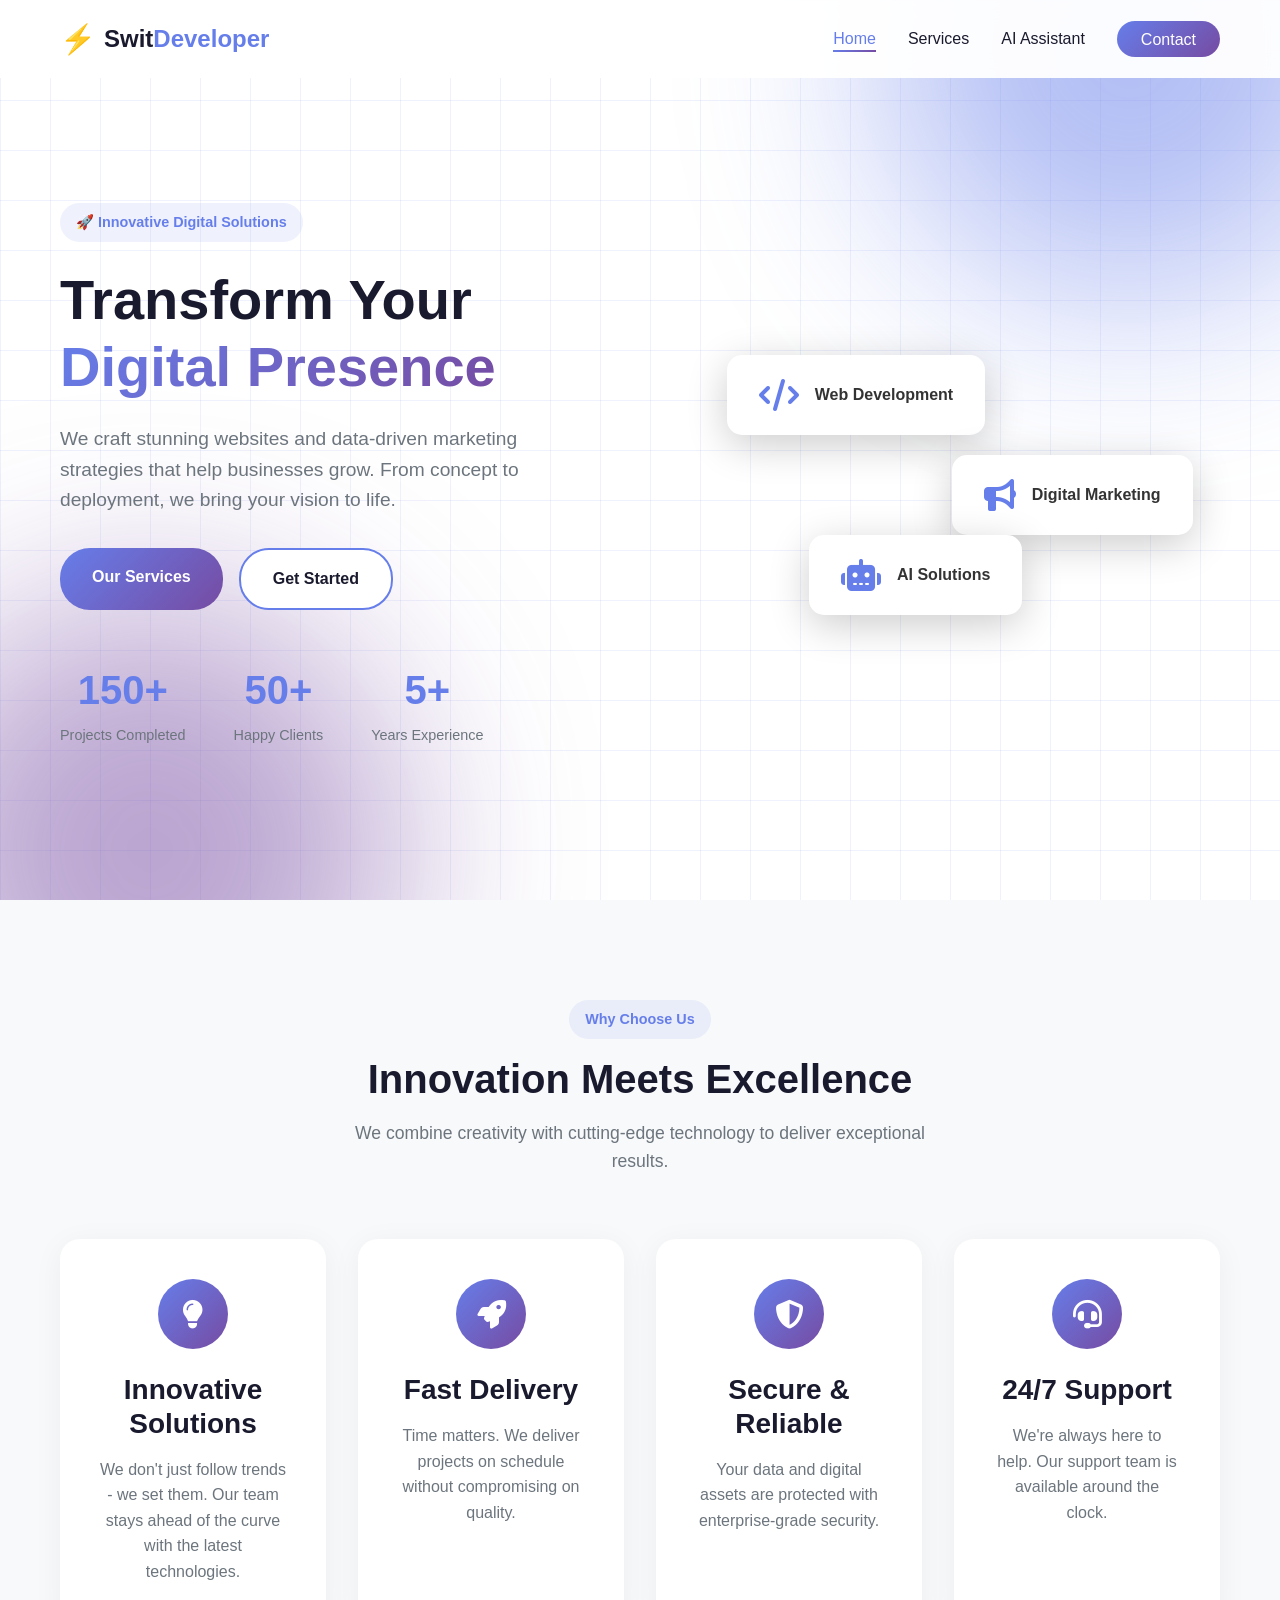
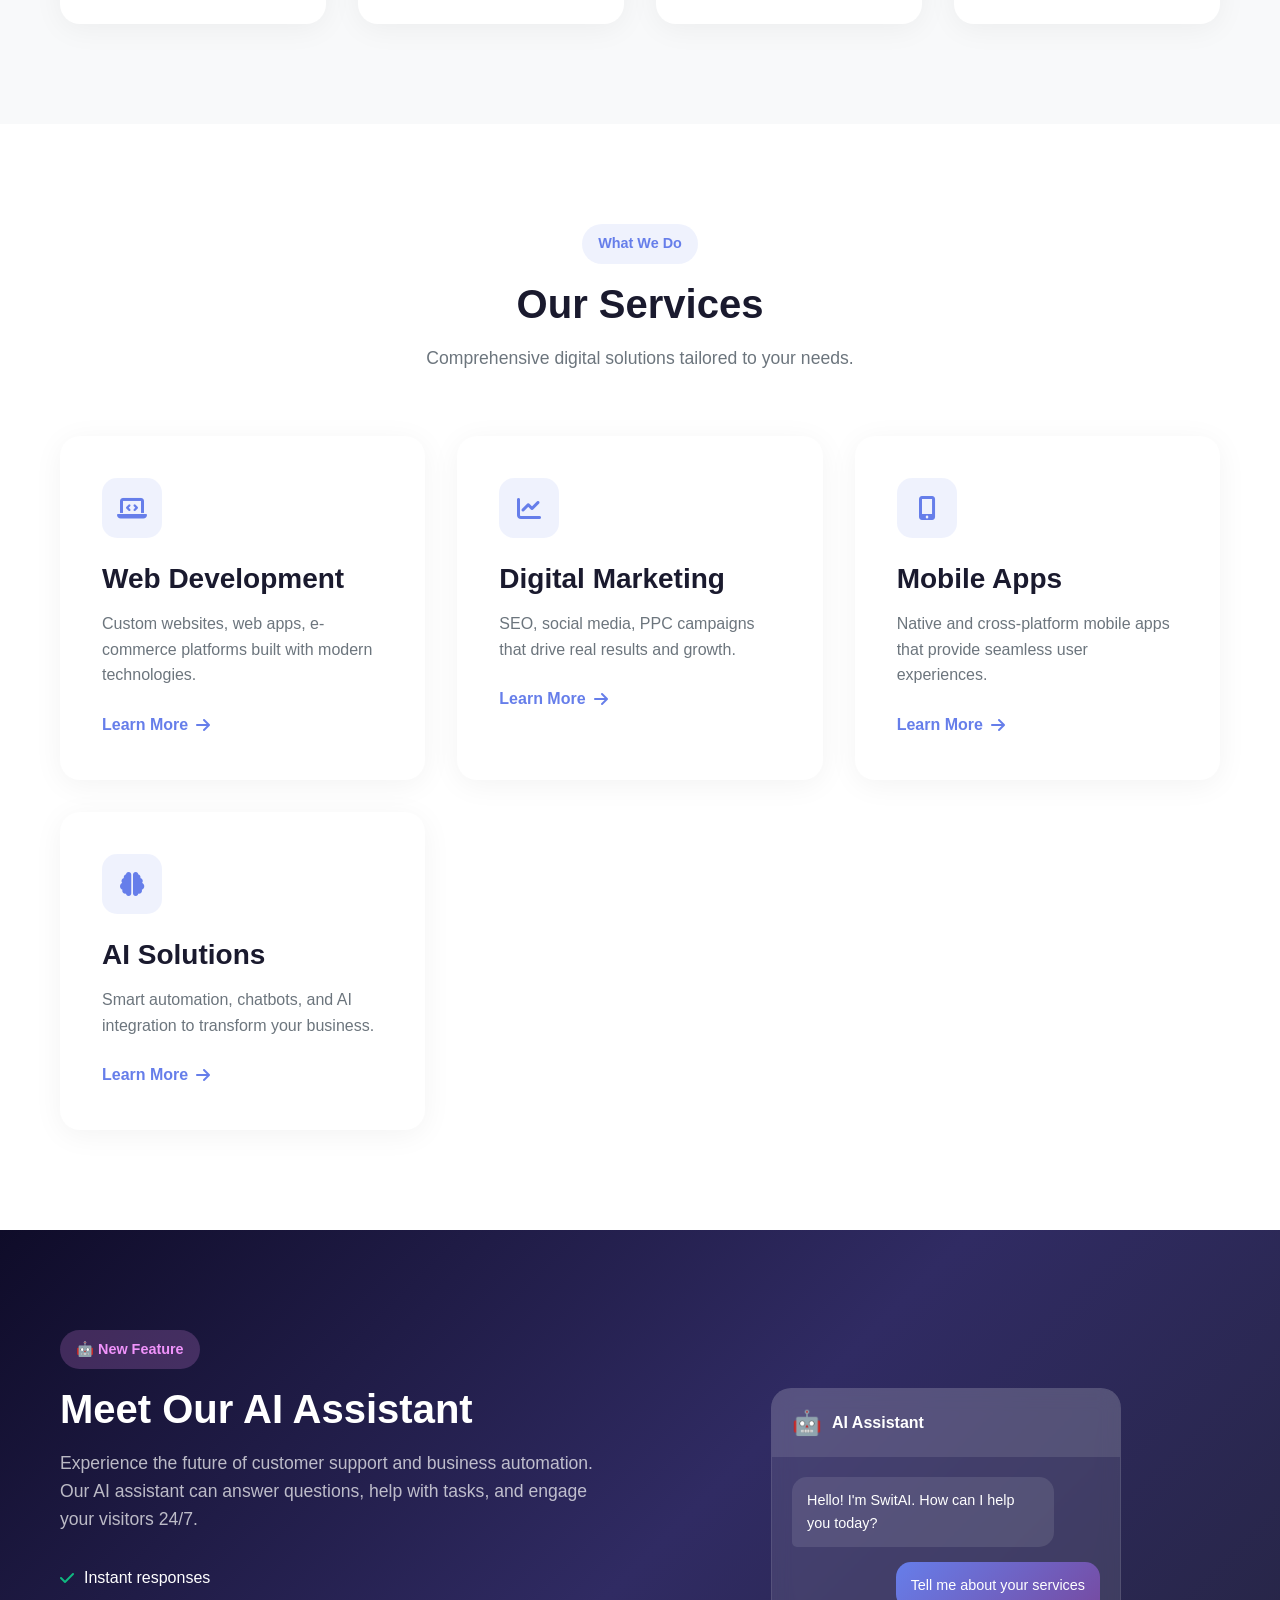
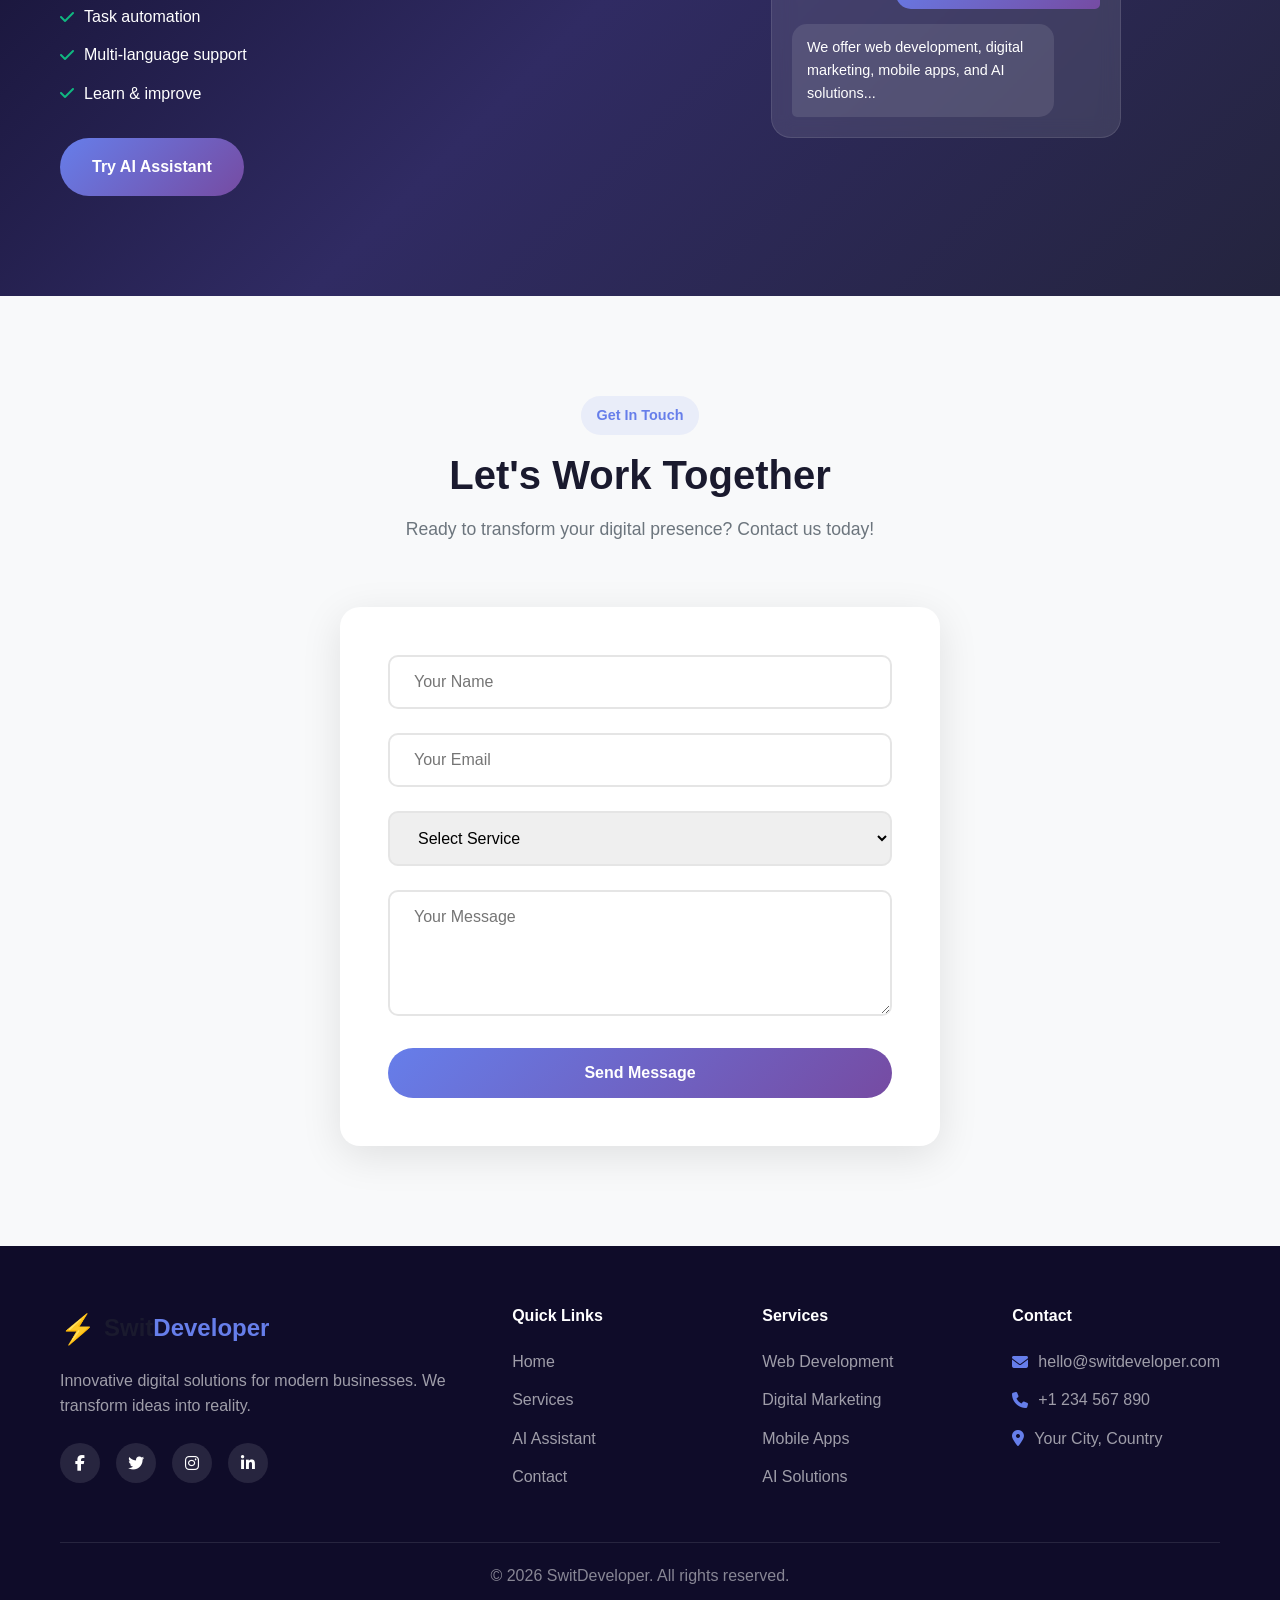
==== index.html @ 954e36c5 "Initial SwitDeveloper website with AI Assistant" ====
<!DOCTYPE html>
<html lang="en">
<head>
    <meta charset="UTF-8">
    <meta name="viewport" content="width=device-width, initial-scale=1.0">
    <title>SwitDeveloper | Innovative Digital Solutions</title>
    <link rel="stylesheet" href="styles.css">
    <link rel="stylesheet" href="https://cdnjs.cloudflare.com/ajax/libs/font-awesome/6.4.0/css/all.min.css">
</head>
<body>
    <!-- Navigation -->
    <nav class="navbar">
        <div class="container">
            <a href="index.html" class="logo">
                <span class="logo-icon">⚡</span>
                <span class="logo-text">Swit<span>Developer</span></span>
            </a>
            <ul class="nav-links">
                <li><a href="index.html" class="active">Home</a></li>
                <li><a href="services.html">Services</a></li>
                <li><a href="ai.html">AI Assistant</a></li>
                <li><a href="#contact" class="btn-nav">Contact</a></li>
            </ul>
            <div class="menu-toggle">
                <i class="fas fa-bars"></i>
            </div>
        </div>
    </nav>

    <!-- Hero Section -->
    <header class="hero">
        <div class="hero-background">
            <div class="grid-pattern"></div>
            <div class="glow glow-1"></div>
            <div class="glow glow-2"></div>
        </div>
        <div class="container">
            <div class="hero-content">
                <span class="badge">🚀 Innovative Digital Solutions</span>
                <h1>Transform Your <span class="highlight">Digital Presence</span></h1>
                <p>We craft stunning websites and data-driven marketing strategies that help businesses grow. From concept to deployment, we bring your vision to life.</p>
                <div class="hero-buttons">
                    <a href="services.html" class="btn btn-primary">Our Services</a>
                    <a href="#contact" class="btn btn-secondary">Get Started</a>
                </div>
                <div class="hero-stats">
                    <div class="stat">
                        <span class="stat-number">150+</span>
                        <span class="stat-label">Projects Completed</span>
                    </div>
                    <div class="stat">
                        <span class="stat-number">50+</span>
                        <span class="stat-label">Happy Clients</span>
                    </div>
                    <div class="stat">
                        <span class="stat-number">5+</span>
                        <span class="stat-label">Years Experience</span>
                    </div>
                </div>
            </div>
            <div class="hero-visual">
                <div class="floating-card card-1">
                    <i class="fas fa-code"></i>
                    <span>Web Development</span>
                </div>
                <div class="floating-card card-2">
                    <i class="fas fa-bullhorn"></i>
                    <span>Digital Marketing</span>
                </div>
                <div class="floating-card card-3">
                    <i class="fas fa-robot"></i>
                    <span>AI Solutions</span>
                </div>
            </div>
        </div>
    </header>

    <!-- Features Section -->
    <section class="features">
        <div class="container">
            <div class="section-header">
                <span class="section-badge">Why Choose Us</span>
                <h2>Innovation Meets Excellence</h2>
                <p>We combine creativity with cutting-edge technology to deliver exceptional results.</p>
            </div>
            <div class="features-grid">
                <div class="feature-card">
                    <div class="feature-icon">
                        <i class="fas fa-lightbulb"></i>
                    </div>
                    <h3>Innovative Solutions</h3>
                    <p>We don't just follow trends - we set them. Our team stays ahead of the curve with the latest technologies.</p>
                </div>
                <div class="feature-card">
                    <div class="feature-icon">
                        <i class="fas fa-rocket"></i>
                    </div>
                    <h3>Fast Delivery</h3>
                    <p>Time matters. We deliver projects on schedule without compromising on quality.</p>
                </div>
                <div class="feature-card">
                    <div class="feature-icon">
                        <i class="fas fa-shield-alt"></i>
                    </div>
                    <h3>Secure & Reliable</h3>
                    <p>Your data and digital assets are protected with enterprise-grade security.</p>
                </div>
                <div class="feature-card">
                    <div class="feature-icon">
                        <i class="fas fa-headset"></i>
                    </div>
                    <h3>24/7 Support</h3>
                    <p>We're always here to help. Our support team is available around the clock.</p>
                </div>
            </div>
        </div>
    </section>

    <!-- Services Preview -->
    <section class="services-preview">
        <div class="container">
            <div class="section-header">
                <span class="section-badge">What We Do</span>
                <h2>Our Services</h2>
                <p>Comprehensive digital solutions tailored to your needs.</p>
            </div>
            <div class="services-grid">
                <div class="service-card">
                    <div class="service-icon">
                        <i class="fas fa-laptop-code"></i>
                    </div>
                    <h3>Web Development</h3>
                    <p>Custom websites, web apps, e-commerce platforms built with modern technologies.</p>
                    <a href="services.html" class="learn-more">Learn More <i class="fas fa-arrow-right"></i></a>
                </div>
                <div class="service-card">
                    <div class="service-icon">
                        <i class="fas fa-chart-line"></i>
                    </div>
                    <h3>Digital Marketing</h3>
                    <p>SEO, social media, PPC campaigns that drive real results and growth.</p>
                    <a href="services.html" class="learn-more">Learn More <i class="fas fa-arrow-right"></i></a>
                </div>
                <div class="service-card">
                    <div class="service-icon">
                        <i class="fas fa-mobile-alt"></i>
                    </div>
                    <h3>Mobile Apps</h3>
                    <p>Native and cross-platform mobile apps that provide seamless user experiences.</p>
                    <a href="services.html" class="learn-more">Learn More <i class="fas fa-arrow-right"></i></a>
                </div>
                <div class="service-card">
                    <div class="service-icon">
                        <i class="fas fa-brain"></i>
                    </div>
                    <h3>AI Solutions</h3>
                    <p>Smart automation, chatbots, and AI integration to transform your business.</p>
                    <a href="services.html" class="learn-more">Learn More <i class="fas fa-arrow-right"></i></a>
                </div>
            </div>
        </div>
    </section>

    <!-- AI Preview Section -->
    <section class="ai-preview">
        <div class="container">
            <div class="ai-content">
                <div class="ai-text">
                    <span class="section-badge">🤖 New Feature</span>
                    <h2>Meet Our AI Assistant</h2>
                    <p>Experience the future of customer support and business automation. Our AI assistant can answer questions, help with tasks, and engage your visitors 24/7.</p>
                    <ul class="ai-features">
                        <li><i class="fas fa-check"></i> Instant responses</li>
                        <li><i class="fas fa-check"></i> Task automation</li>
                        <li><i class="fas fa-check"></i> Multi-language support</li>
                        <li><i class="fas fa-check"></i> Learn & improve</li>
                    </ul>
                    <a href="ai.html" class="btn btn-primary">Try AI Assistant</a>
                </div>
                <div class="ai-demo">
                    <div class="chat-preview">
                        <div class="chat-header">
                            <span class="chat-avatar">🤖</span>
                            <span>AI Assistant</span>
                        </div>
                        <div class="chat-messages">
                            <div class="message bot">
                                <p>Hello! I'm SwitAI. How can I help you today?</p>
                            </div>
                            <div class="message user">
                                <p>Tell me about your services</p>
                            </div>
                            <div class="message bot">
                                <p>We offer web development, digital marketing, mobile apps, and AI solutions...</p>
                            </div>
                        </div>
                    </div>
                </div>
            </div>
        </div>
    </section>

    <!-- Contact Section -->
    <section id="contact" class="contact">
        <div class="container">
            <div class="section-header">
                <span class="section-badge">Get In Touch</span>
                <h2>Let's Work Together</h2>
                <p>Ready to transform your digital presence? Contact us today!</p>
            </div>
            <form class="contact-form">
                <div class="form-group">
                    <input type="text" placeholder="Your Name" required>
                </div>
                <div class="form-group">
                    <input type="email" placeholder="Your Email" required>
                </div>
                <div class="form-group">
                    <select>
                        <option>Select Service</option>
                        <option>Web Development</option>
                        <option>Digital Marketing</option>
                        <option>Mobile App</option>
                        <option>AI Solutions</option>
                        <option>Other</option>
                    </select>
                </div>
                <div class="form-group">
                    <textarea placeholder="Your Message" rows="5" required></textarea>
                </div>
                <button type="submit" class="btn btn-primary">Send Message</button>
            </form>
        </div>
    </section>

    <!-- Footer -->
    <footer>
        <div class="container">
            <div class="footer-content">
                <div class="footer-brand">
                    <a href="index.html" class="logo">
                        <span class="logo-icon">⚡</span>
                        <span class="logo-text">Swit<span>Developer</span></span>
                    </a>
                    <p>Innovative digital solutions for modern businesses. We transform ideas into reality.</p>
                    <div class="social-links">
                        <a href="#"><i class="fab fa-facebook-f"></i></a>
                        <a href="#"><i class="fab fa-twitter"></i></a>
                        <a href="#"><i class="fab fa-instagram"></i></a>
                        <a href="#"><i class="fab fa-linkedin-in"></i></a>
                    </div>
                </div>
                <div class="footer-links">
                    <h4>Quick Links</h4>
                    <ul>
                        <li><a href="index.html">Home</a></li>
                        <li><a href="services.html">Services</a></li>
                        <li><a href="ai.html">AI Assistant</a></li>
                        <li><a href="#contact">Contact</a></li>
                    </ul>
                </div>
                <div class="footer-links">
                    <h4>Services</h4>
                    <ul>
                        <li><a href="services.html">Web Development</a></li>
                        <li><a href="services.html">Digital Marketing</a></li>
                        <li><a href="services.html">Mobile Apps</a></li>
                        <li><a href="services.html">AI Solutions</a></li>
                    </ul>
                </div>
                <div class="footer-contact">
                    <h4>Contact</h4>
                    <ul>
                        <li><i class="fas fa-envelope"></i> hello@switdeveloper.com</li>
                        <li><i class="fas fa-phone"></i> +1 234 567 890</li>
                        <li><i class="fas fa-map-marker-alt"></i> Your City, Country</li>
                    </ul>
                </div>
            </div>
            <div class="footer-bottom">
                <p>&copy; 2026 SwitDeveloper. All rights reserved.</p>
            </div>
        </div>
    </footer>

    <script src="script.js"></script>
</body>
</html>
---- styles.css ----
/* ============================================
   SwitDeveloper - Main Stylesheet
   ============================================ */

/* CSS Variables */
:root {
    --primary: #667eea;
    --primary-dark: #5568d3;
    --secondary: #764ba2;
    --accent: #f093fb;
    --dark: #1a1a2e;
    --darker: #0f0c29;
    --light: #ffffff;
    --light-gray: #f8f9fa;
    --gray: #6c757d;
    --success: #10b981;
    --danger: #ef4444;
    --gradient: linear-gradient(135deg, #667eea 0%, #764ba2 100%);
    --shadow: 0 10px 40px rgba(0,0,0,0.2);
    --transition: all 0.3s ease;
}

/* Reset & Base */
* {
    margin: 0;
    padding: 0;
    box-sizing: border-box;
}

html {
    scroll-behavior: smooth;
}

body {
    font-family: 'Segoe UI', Tahoma, Geneva, Verdana, sans-serif;
    line-height: 1.6;
    color: #333;
    overflow-x: hidden;
}

/* Container */
.container {
    max-width: 1200px;
    margin: 0 auto;
    padding: 0 20px;
}

/* Typography */
h1, h2, h3, h4, h5, h6 {
    font-weight: 700;
    line-height: 1.2;
}

h1 { font-size: 3.5rem; }
h2 { font-size: 2.5rem; }
h3 { font-size: 1.75rem; }

a {
    text-decoration: none;
    color: inherit;
}

/* ============================================
   Navigation
   ============================================ */
.navbar {
    position: fixed;
    top: 0;
    left: 0;
    right: 0;
    z-index: 1000;
    background: rgba(255,255,255,095);
    backdrop-filter: blur(10px);
    box-shadow: 0 2px 20px rgba(0,0,0,0.1);
    padding: 1rem 0;
}

.navbar .container {
    display: flex;
    justify-content: space-between;
    align-items: center;
}

.logo {
    display: flex;
    align-items: center;
    gap: 8px;
    font-size: 1.5rem;
    font-weight: 700;
}

.logo-icon {
    font-size: 1.8rem;
}

.logo-text {
    color: var(--dark);
}

.logo-text span {
    color: var(--primary);
}

.nav-links {
    display: flex;
    list-style: none;
    gap: 2rem;
    align-items: center;
}

.nav-links a {
    color: var(--dark);
    font-weight: 500;
    transition: var(--transition);
    position: relative;
}

.nav-links a::after {
    content: '';
    position: absolute;
    bottom: -5px;
    left: 0;
    width: 0;
    height: 2px;
    background: var(--gradient);
    transition: var(--transition);
}

.nav-links a:hover::after,
.nav-links a.active::after {
    width: 100%;
}

.nav-links a.active {
    color: var(--primary);
}

.btn-nav {
    background: var(--gradient);
    color: white !important;
    padding: 0.6rem 1.5rem;
    border-radius: 25px;
}

.btn-nav:hover {
    transform: translateY(-2px);
    box-shadow: 0 5px 20px rgba(102, 126, 234, 0.4);
}

.menu-toggle {
    display: none;
    font-size: 1.5rem;
    cursor: pointer;
}

/* ============================================
   Hero Section
   ============================================ */
.hero {
    min-height: 100vh;
    display: flex;
    align-items: center;
    position: relative;
    padding: 100px 0 50px;
    overflow: hidden;
}

.hero-background {
    position: absolute;
    inset: 0;
    z-index: -1;
}

.grid-pattern {
    position: absolute;
    inset: 0;
    background-image: 
        linear-gradient(rgba(102, 126, 234, 0.1) 1px, transparent 1px),
        linear-gradient(90deg, rgba(102, 126, 234, 0.1) 1px, transparent 1px);
    background-size: 50px 50px;
}

.glow {
    position: absolute;
    width: 500px;
    height: 500px;
    border-radius: 50%;
    filter: blur(100px);
    opacity: 0.5;
}

.glow-1 {
    background: var(--primary);
    top: -200px;
    right: -100px;
    animation: float 8s ease-in-out infinite;
}

.glow-2 {
    background: var(--secondary);
    bottom: -200px;
    left: -100px;
    animation: float 8s ease-in-out infinite 2s;
}

@keyframes float {
    0%, 100% { transform: translateY(0) rotate(0deg); }
    50% { transform: translateY(-30px) rotate(5deg); }
}

.hero .container {
    display: grid;
    grid-template-columns: 1fr 1fr;
    gap: 4rem;
    align-items: center;
}

.badge {
    display: inline-block;
    background: rgba(102, 126, 234, 0.1);
    color: var(--primary);
    padding: 0.5rem 1rem;
    border-radius: 25px;
    font-weight: 600;
    font-size: 0.9rem;
    margin-bottom: 1.5rem;
}

.hero h1 {
    color: var(--dark);
    margin-bottom: 1.5rem;
}

.hero h1 .highlight {
    background: var(--gradient);
    -webkit-background-clip: text;
    -webkit-text-fill-color: transparent;
    background-clip: text;
}

.hero > .container > .hero-content > p {
    font-size: 1.2rem;
    color: var(--gray);
    margin-bottom: 2rem;
    max-width: 500px;
}

.hero-buttons {
    display: flex;
    gap: 1rem;
    margin-bottom: 3rem;
}

.btn {
    display: inline-block;
    padding: 1rem 2rem;
    border-radius: 30px;
    font-weight: 600;
    transition: var(--transition);
    cursor: pointer;
    border: none;
    font-size: 1rem;
}

.btn-primary {
    background: var(--gradient);
    color: white;
}

.btn-primary:hover {
    transform: translateY(-3px);
    box-shadow: 0 10px 30px rgba(102, 126, 234, 0.4);
}

.btn-secondary {
    background: white;
    color: var(--dark);
    border: 2px solid var(--primary);
}

.btn-secondary:hover {
    background: var(--primary);
    color: white;
}

.btn-outline {
    background: transparent;
    border: 2px solid var(--primary);
    color: var(--primary);
}

.btn-outline:hover {
    background: var(--primary);
    color: white;
}

.hero-stats {
    display: flex;
    gap: 3rem;
}

.stat {
    text-align: center;
}

.stat-number {
    display: block;
    font-size: 2.5rem;
    font-weight: 700;
    color: var(--primary);
}

.stat-label {
    font-size: 0.9rem;
    color: var(--gray);
}

.hero-visual {
    position: relative;
    height: 400px;
}

.floating-card {
    position: absolute;
    background: white;
    padding: 1.5rem 2rem;
    border-radius: 15px;
    box-shadow: var(--shadow);
    display: flex;
    align-items: center;
    gap: 1rem;
    font-weight: 600;
    animation: float 6s ease-in-out infinite;
}

.floating-card i {
    font-size: 2rem;
    color: var(--primary);
}

.card-1 {
    top: 20%;
    left: 10%;
    animation-delay: 0s;
}

.card-2 {
    top: 45%;
    right: 5%;
    animation-delay: 1s;
}

.card-3 {
    bottom: 15%;
    left: 25%;
    animation-delay: 2s;
}

/* ============================================
   Features Section
   ============================================ */
.features {
    padding: 100px 0;
    background: var(--light-gray);
}

.section-header {
    text-align: center;
    margin-bottom: 4rem;
}

.section-badge {
    display: inline-block;
    background: rgba(102, 126, 234, 0.1);
    color: var(--primary);
    padding: 0.5rem 1rem;
    border-radius: 25px;
    font-weight: 600;
    font-size: 0.9rem;
    margin-bottom: 1rem;
}

.section-header h2 {
    color: var(--dark);
    margin-bottom: 1rem;
}

.section-header p {
    font-size: 1.1rem;
    color: var(--gray);
    max-width: 600px;
    margin: 0 auto;
}

.features-grid {
    display: grid;
    grid-template-columns: repeat(auto-fit, minmax(250px, 1fr));
    gap: 2rem;
}

.feature-card {
    background: white;
    padding: 2.5rem;
    border-radius: 20px;
    box-shadow: 0 5px 30px rgba(0,0,0,0.05);
    transition: var(--transition);
    text-align: center;
}

.feature-card:hover {
    transform: translateY(-10px);
    box-shadow: 0 20px 40px rgba(0,0,0,0.1);
}

.feature-icon {
    width: 70px;
    height: 70px;
    background: var(--gradient);
    border-radius: 50%;
    display: flex;
    align-items: center;
    justify-content: center;
    margin: 0 auto 1.5rem;
}

.feature-icon i {
    font-size: 1.8rem;
    color: white;
}

.feature-card h3 {
    margin-bottom: 1rem;
    color: var(--dark);
}

.feature-card p {
    color: var(--gray);
}

/* ============================================
   Services Preview
   ============================================ */
.services-preview {
    padding: 100px 0;
}

.services-grid {
    display: grid;
    grid-template-columns: repeat(auto-fit, minmax(280px, 1fr));
    gap: 2rem;
}

.service-card {
    background: white;
    padding: 2.5rem;
    border-radius: 20px;
    box-shadow: 0 5px 30px rgba(0,0,0,0.05);
    transition: var(--transition);
    border: 2px solid transparent;
}

.service-card:hover {
    border-color: var(--primary);
    transform: translateY(-5px);
}

.service-icon {
    width: 60px;
    height: 60px;
    background: rgba(102, 126, 234, 0.1);
    border-radius: 15px;
    display: flex;
    align-items: center;
    justify-content: center;
    margin-bottom: 1.5rem;
}

.service-icon i {
    font-size: 1.5rem;
    color: var(--primary);
}

.service-card h3 {
    margin-bottom: 1rem;
    color: var(--dark);
}

.service-card p {
    color: var(--gray);
    margin-bottom: 1.5rem;
}

.learn-more {
    color: var(--primary);
    font-weight: 600;
    display: flex;
    align-items: center;
    gap: 0.5rem;
    transition: var(--transition);
}

.learn-more:hover {
    gap: 1rem;
}

/* ============================================
   AI Preview Section
   ============================================ */
.ai-preview {
    padding: 100px 0;
    background: linear-gradient(135deg, #0f0c29 0%, #302b63 50%, #24243e 100%);
}

.ai-content {
    display: grid;
    grid-template-columns: 1fr 1fr;
    gap: 4rem;
    align-items: center;
}

.ai-text .section-badge {
    background: rgba(240, 147, 251, 0.2);
    color: #f093fb;
}

.ai-text h2 {
    color: white;
    margin-bottom: 1rem;
}

.ai-text > p {
    color: rgba(255,255,255,0.7);
    margin-bottom: 2rem;
    font-size: 1.1rem;
}

.ai-features {
    list-style: none;
    margin-bottom: 2rem;
}

.ai-features li {
    color: white;
    margin-bottom: 0.8rem;
    display: flex;
    align-items: center;
    gap: 10px;
}

.ai-features li i {
    color: var(--success);
}

.ai-demo {
    display: flex;
    justify-content: center;
}

.chat-preview {
    background: rgba(255,255,255,0.1);
    backdrop-filter: blur(10px);
    border-radius: 20px;
    border: 1px solid rgba(255,255,255,0.1);
    width: 100%;
    max-width: 350px;
    overflow: hidden;
}

.chat-header {
    background: rgba(255,255,255,0.1);
    padding: 15px 20px;
    display: flex;
    align-items: center;
    gap: 10px;
    color: white;
    font-weight: 600;
}

.chat-avatar {
    font-size: 1.5rem;
}

.chat-messages {
    padding: 20px;
    display: flex;
    flex-direction: column;
    gap: 15px;
}

.chat-messages .message {
    max-width: 85%;
    padding: 12px 15px;
    border-radius: 15px;
    font-size: 0.9rem;
}

.chat-messages .message.bot {
    background: rgba(255,255,255,0.1);
    color: white;
    align-self: flex-start;
    border-bottom-left-radius: 5px;
}

.chat-messages .message.user {
    background: var(--gradient);
    color: white;
    align-self: flex-end;
    border-bottom-right-radius: 5px;
}

/* ============================================
   Contact Section
   ============================================ */
.contact {
    padding: 100px 0;
    background: var(--light-gray);
}

.contact-form {
    max-width: 600px;
    margin: 0 auto;
    background: white;
    padding: 3rem;
    border-radius: 20px;
    box-shadow: 0 10px 40px rgba(0,0,0,0.1);
}

.form-group {
    margin-bottom: 1.5rem;
}

.form-group input,
.form-group textarea,
.form-group select {
    width: 100%;
    padding: 1rem 1.5rem;
    border: 2px solid #e5e5e5;
    border-radius: 10px;
    font-size: 1rem;
    transition: var(--transition);
    font-family: inherit;
}

.form-group input:focus,
.form-group textarea:focus,
.form-group select:focus {
    outline: none;
    border-color: var(--primary);
}

.form-group textarea {
    resize: vertical;
    min-height: 120px;
}

.contact-form .btn {
    width: 100%;
}

/* ============================================
   Page Header (Services)
   ============================================ */
.page-header {
    padding: 150px 0 80px;
    background: linear-gradient(135deg, #0f0c29 0%, #302b63 50%, #24243e 100%);
    text-align: center;
}

.page-header h1 {
    color: white;
    margin-bottom: 1rem;
}

.page-header p {
    color: rgba(255,255,255,0.7);
    font-size: 1.2rem;
}

/* ============================================
   Services Detail
   ============================================ */
.services-detail {
    padding: 80px 0;
}

.service-detail-card {
    display: grid;
    grid-template-columns: auto 1fr;
    gap: 3rem;
    padding: 3rem;
    background: white;
    border-radius: 20px;
    margin-bottom: 3rem;
    box-shadow: 0 5px 30px rgba(0,0,0,0.05);
    align-items: center;
}

.service-detail-card.reverse {
    grid-template-columns: 1fr auto;
}

.service-detail-card.reverse .service-detail-icon {
    order: 2;
}

.service-detail-icon {
    width: 120px;
    height: 120px;
    background: var(--gradient);
    border-radius: 30px;
    display: flex;
    align-items: center;
    justify-content: center;
}

.service-detail-icon i {
    font-size: 3rem;
    color: white;
}

.service-detail-content h2 {
    color: var(--dark);
    margin-bottom: 0.5rem;
}

.service-tagline {
    font-size: 1.1rem;
    color: var(--gray);
    margin-bottom: 1.5rem;
}

.service-features {
    display: grid;
    grid-template-columns: repeat(2, 1fr);
    gap: 1rem;
    margin-bottom: 1.5rem;
}

.feature-item {
    display: flex;
    align-items: center;
    gap: 10px;
    color: var(--dark);
}

.feature-item i {
    color: var(--success);
}

.tech-stack {
    border-top: 1px solid #eee;
    padding-top: 1.5rem;
}

.tech-label {
    font-weight: 600;
    margin-right: 10px;
}

.tech-tags {
    display: flex;
    flex-wrap: wrap;
    gap: 8px;
    margin-top: 10px;
}

.tech-tag {
    background: rgba(102, 126, 234, 0.1);
    color: var(--primary);
    padding: 5px 12px;
    border-radius: 15px;
    font-size: 0.85rem;
    font-weight: 500;
}

/* ============================================
   Pricing Section
   ============================================ */
.pricing {
    padding: 80px 0;
    background: var(--light-gray);
}

.pricing-grid {
    display: grid;
    grid-template-columns: repeat(auto-fit, minmax(300px, 1fr));
    gap: 2rem;
}

.pricing-card {
    background: white;
    padding: 2.5rem;
    border-radius: 20px;
    box-shadow: 0 5px 30px rgba(0,0,0,0.05);
    text-align: center;
    position: relative;
    transition: var(--transition);
}

.pricing-card:hover {
    transform: translateY(-10px);
}

.pricing-card.popular {
    border: 3px solid var(--primary);
    transform: scale(1.05);
}

.pricing-card.popular:hover {
    transform: scale(1.05) translateY(-10px);
}

.popular-badge {
    position: absolute;
    top: -15px;
    left: 50%;
    transform: translateX(-50%);
    background: var(--gradient);
    color: white;
    padding: 5px 20px;
    border-radius: 20px;
    font-size: 0.85rem;
    font-weight: 600;
}

.pricing-header h3 {
    color: var(--dark);
    margin-bottom: 1rem;
}

.price {
    margin-bottom: 2rem;
}

.price .currency {
    font-size: 1.5rem;
    vertical-align: top;
}

.price .amount {
    font-size: 3.5rem;
    font-weight: 700;
    color: var(--dark);
}

.price .period {
    color: var(--gray);
}

.pricing-features {
    list-style: none;
    margin-bottom: 2rem;
    text-align: left;
}

.pricing-features li {
    padding: 0.8rem 0;
    border-bottom: 1px solid #eee;
    display: flex;
    align-items: center;
    gap: 10px;
}

.pricing-features li i {
    color: var(--success);
}

.pricing-features li.disabled {
    color: var(--gray);
}

.pricing-features li.disabled i {
    color: var(--gray);
}

.pricing-card .btn {
    width: 100%;
}

/* ============================================
   CTA Section
   ============================================ */
.cta {
    padding: 80px 0;
    background: var(--gradient);
    text-align: center;
}

.cta h2 {
    color: white;
    margin-bottom: 1rem;
}

.cta p {
    color: rgba(255,255,255,0.8);
    font-size: 1.2rem;
    margin-bottom: 2rem;
}

.cta .btn {
    background: white;
    color: var(--primary);
}

.cta .btn:hover {
    transform: translateY(-3px);
    box-shadow: 0 10px 30px rgba(0,0,0,0.2);
}

/* ============================================
   Footer
   ============================================ */
footer {
    background: var(--darker);
    color: white;
    padding: 60px 0 20px;
}

.footer-content {
    display: grid;
    grid-template-columns: 2fr 1fr 1fr 1fr;
    gap: 3rem;
    margin-bottom: 40px;
}

.footer-brand .logo {
    margin-bottom: 1rem;
}

.footer-brand p {
    color: rgba(255,255,255,0.6);
    margin-bottom: 1.5rem;
}

.social-links {
    display: flex;
    gap: 1rem;
}

.social-links a {
    width: 40px;
    height: 40px;
    background: rgba(255,255,255,0.1);
    border-radius: 50%;
    display: flex;
    align-items: center;
    justify-content: center;
    transition: var(--transition);
}

.social-links a:hover {
    background: var(--primary);
}

.footer-links h4,
.footer-contact h4 {
    margin-bottom: 1.5rem;
    color: white;
}

.footer-links ul,
.footer-contact ul {
    list-style: none;
}

.footer-links li,
.footer-contact li {
    margin-bottom: 0.8rem;
}

.footer-links a {
    color: rgba(255,255,255,0.6);
    transition: var(--transition);
}

.footer-links a:hover {
    color: var(--primary);
}

.footer-contact li {
    color: rgba(255,255,255,0.6);
    display: flex;
    align-items: center;
    gap: 10px;
}

.footer-contact li i {
    color: var(--primary);
}

.footer-bottom {
    text-align: center;
    padding-top: 20px;
    border-top: 1px solid rgba(255,255,255,0.1);
}

.footer-bottom p {
    color: rgba(255,255,255,0.5);
}

/* ============================================
   Responsive Design
   ============================================ */
@media (max-width: 992px) {
    h1 { font-size: 2.5rem; }
    h2 { font-size: 2rem; }
    
    .hero .container {
        grid-template-columns: 1fr;
        text-align: center;
    }
    
    .hero > .container > .hero-content > p {
        margin: 0 auto 2rem;
    }
    
    .hero-buttons {
        justify-content: center;
    }
    
    .hero-stats {
        justify-content: center;
    }
    
    .hero-visual {
        display: none;
    }
    
    .ai-content {
        grid-template-columns: 1fr;
    }
    
    .ai-demo {
        order: -1;
    }
    
    .service-detail-card,
    .service-detail-card.reverse {
        grid-template-columns: 1fr;
    }
    
    .service-detail-card.reverse .service-detail-icon {
        order: 1;
    }
    
    .footer-content {
        grid-template-columns: 1fr 1fr;
    }
}

@media (max-width: 768px) {
    .nav-links {
        display: none;
    }
    
    .menu-toggle {
        display: block;
    }
    
    .hero-stats {
        flex-direction: column;
        gap: 1.5rem;
    }
    
    .service-features {
        grid-template-columns: 1fr;
    }
    
    .footer-content {
        grid-template-columns: 1fr;
        text-align: center;
    }
    
    .social-links {
        justify-content: center;
    }
    
    .pricing-card.popular {
        transform: none;
    }
    
    .pricing-card.popular:hover {
        transform: translateY(-10px);
    }
    
    .contact-form {
        padding: 2rem;
    }
}
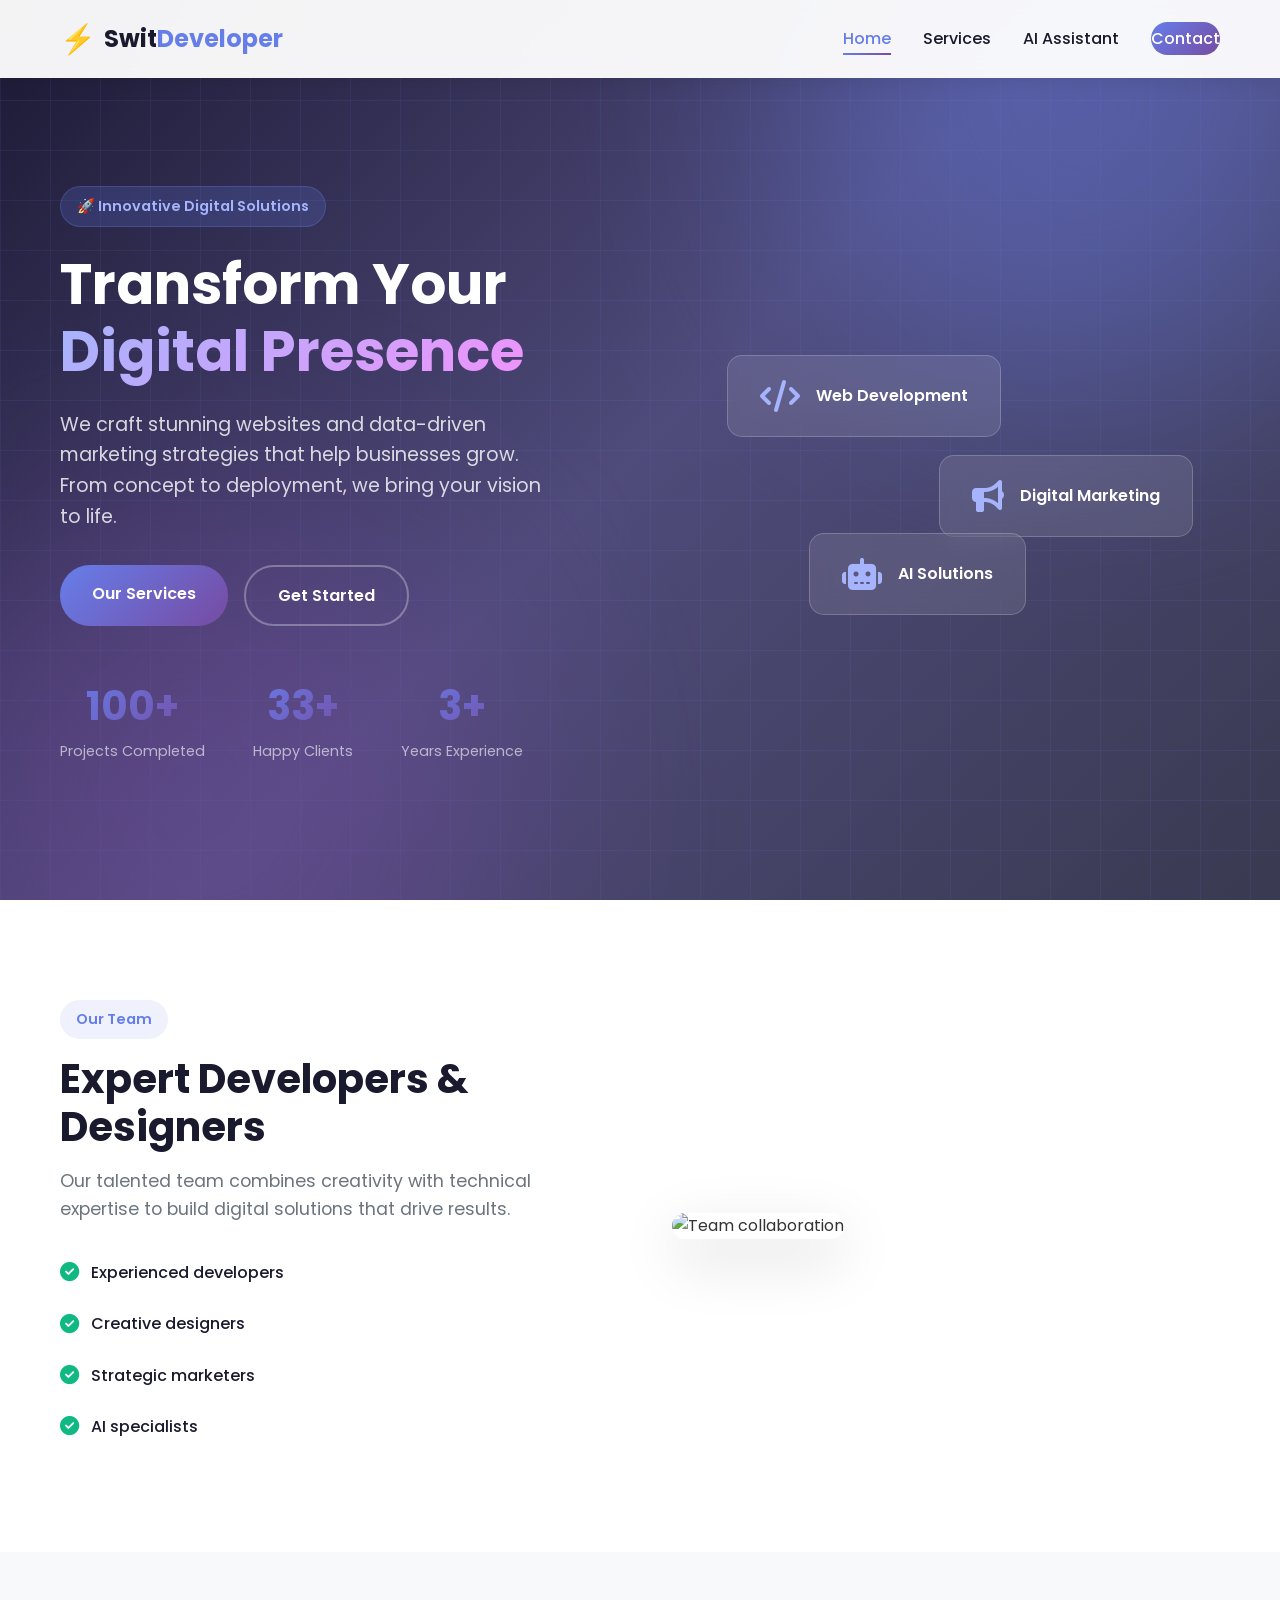
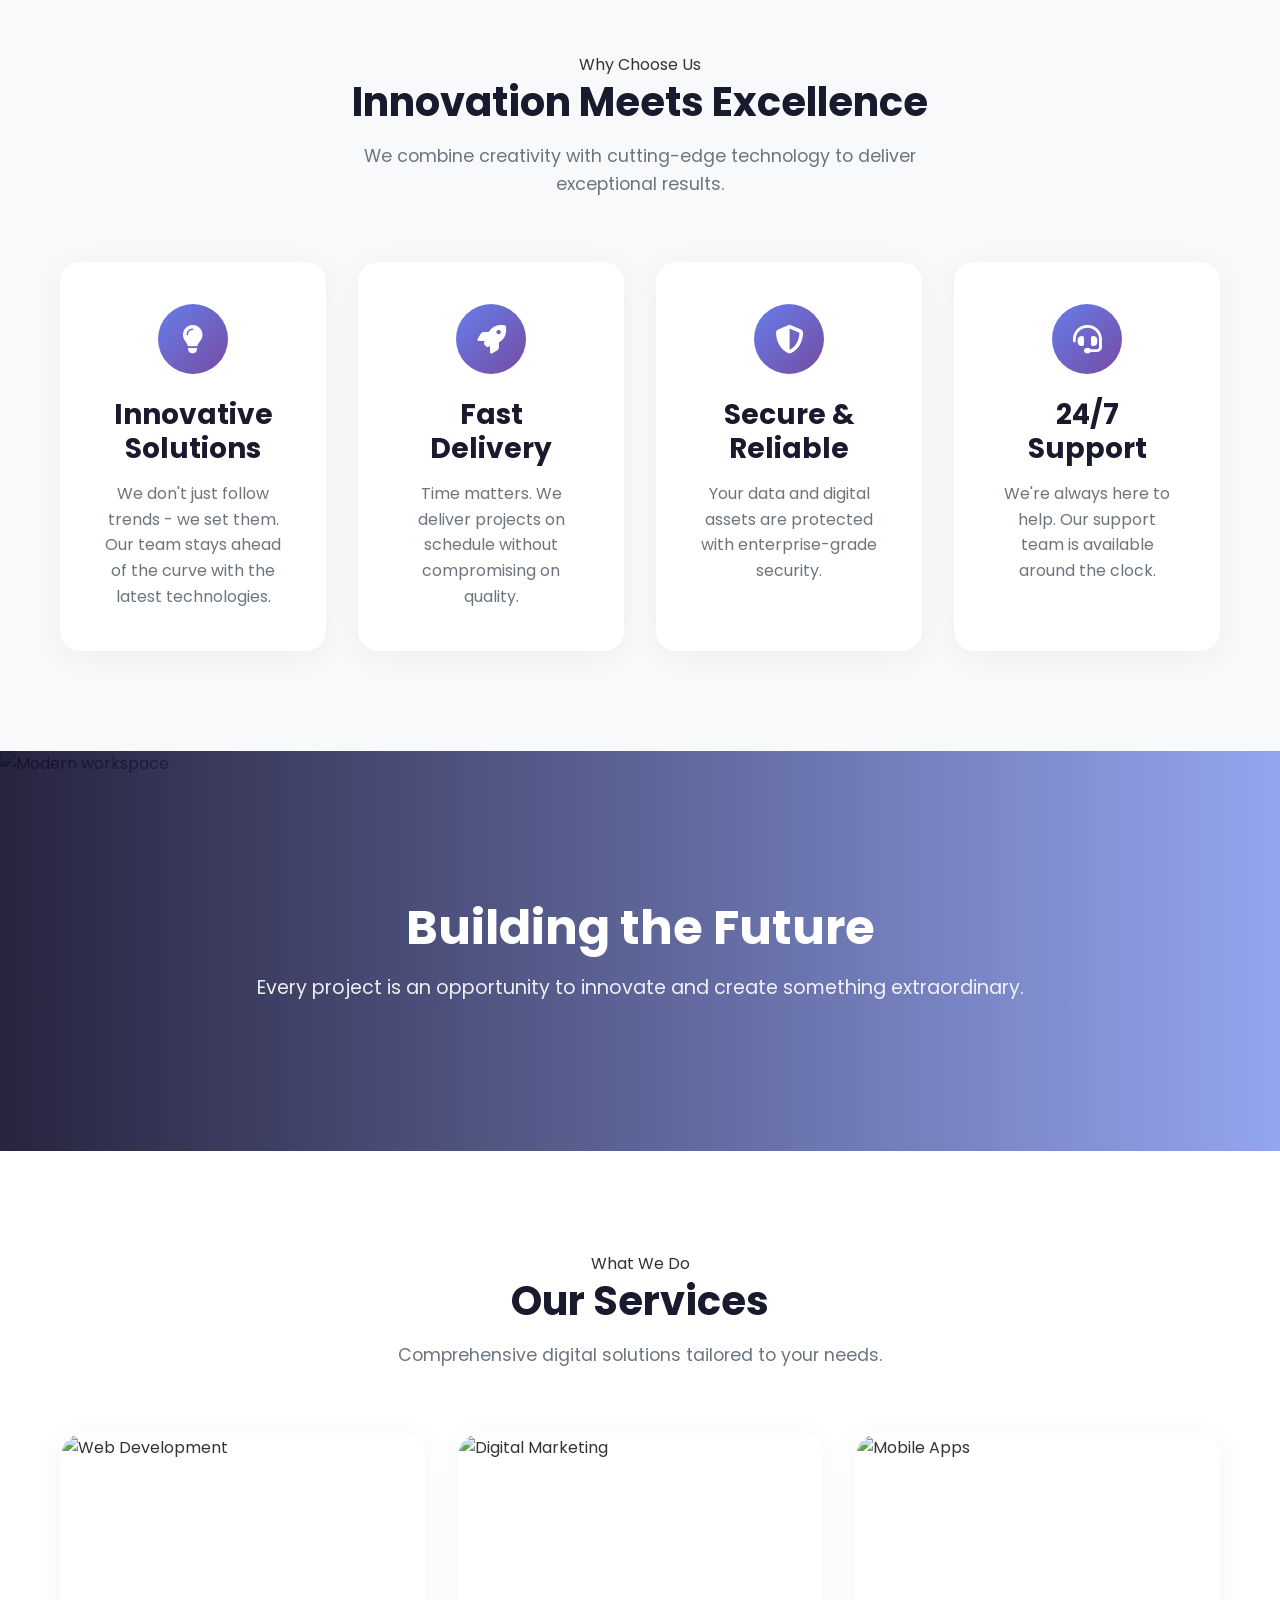
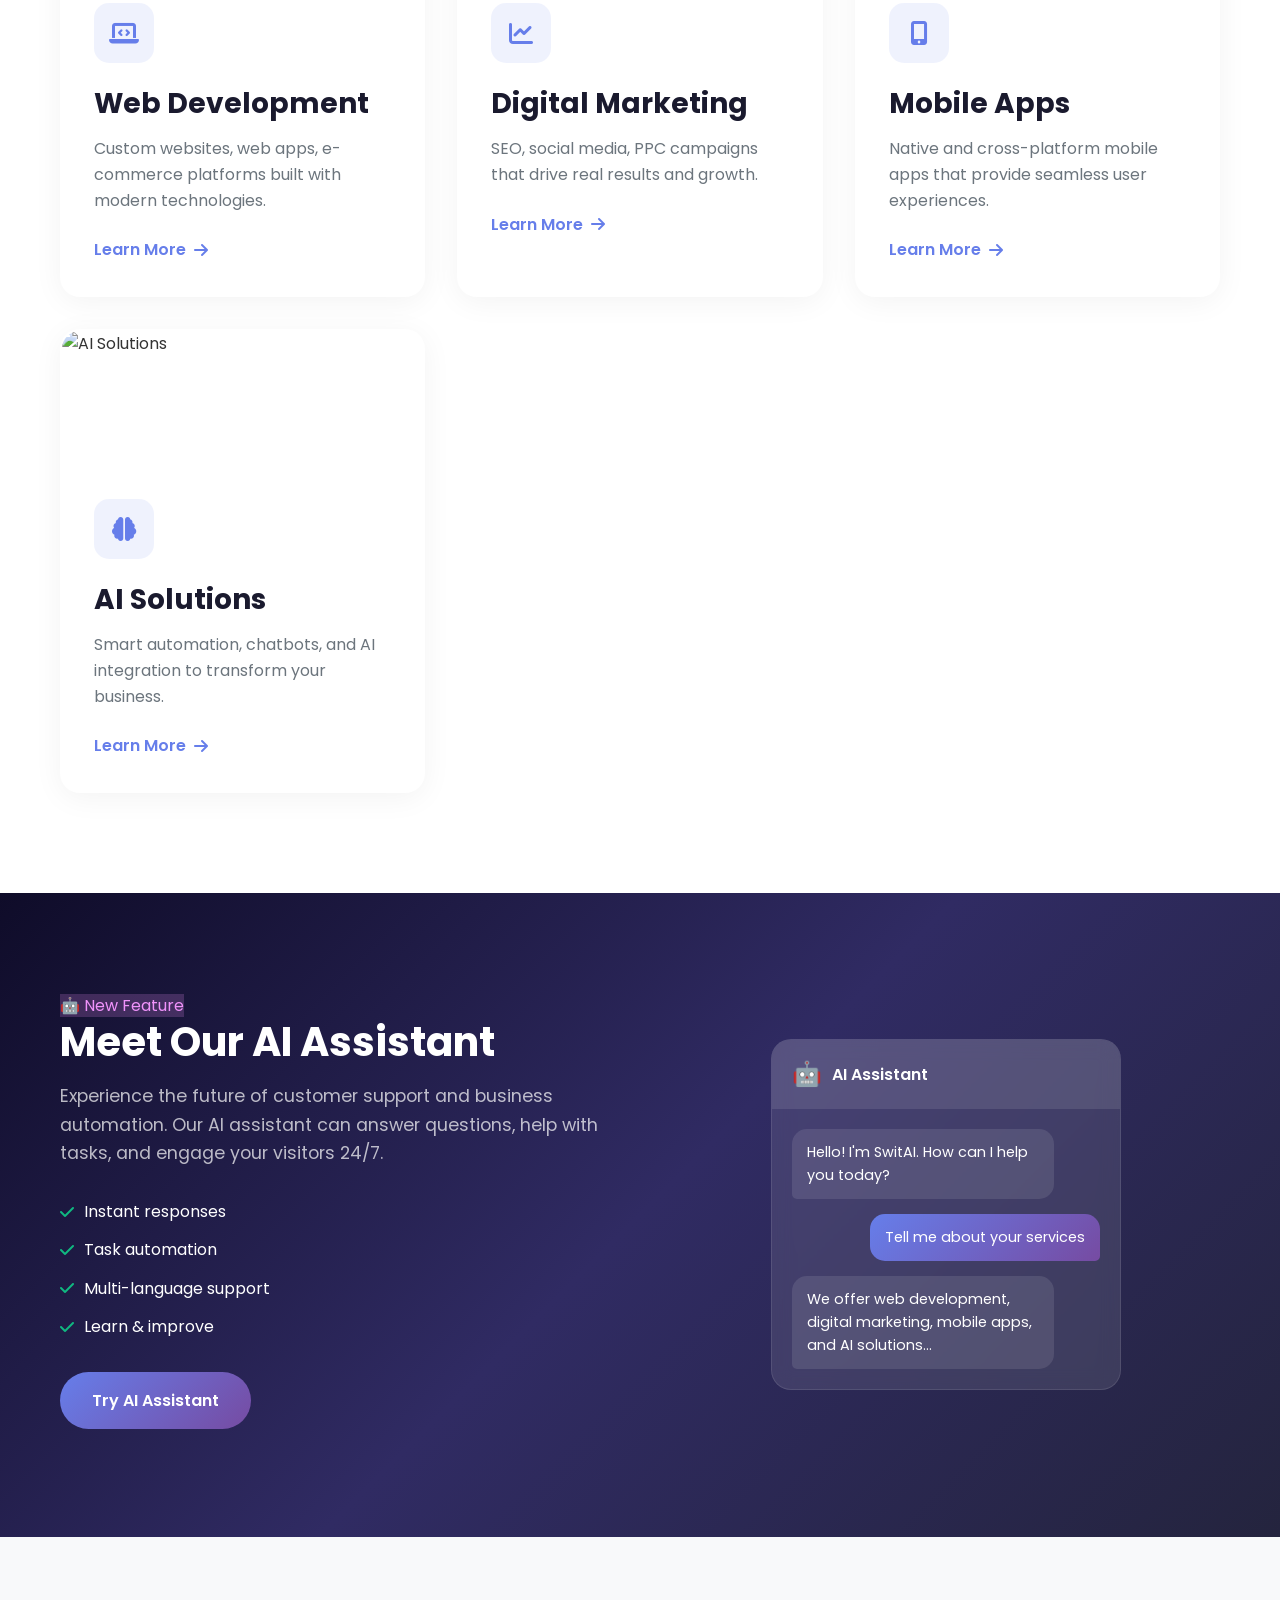
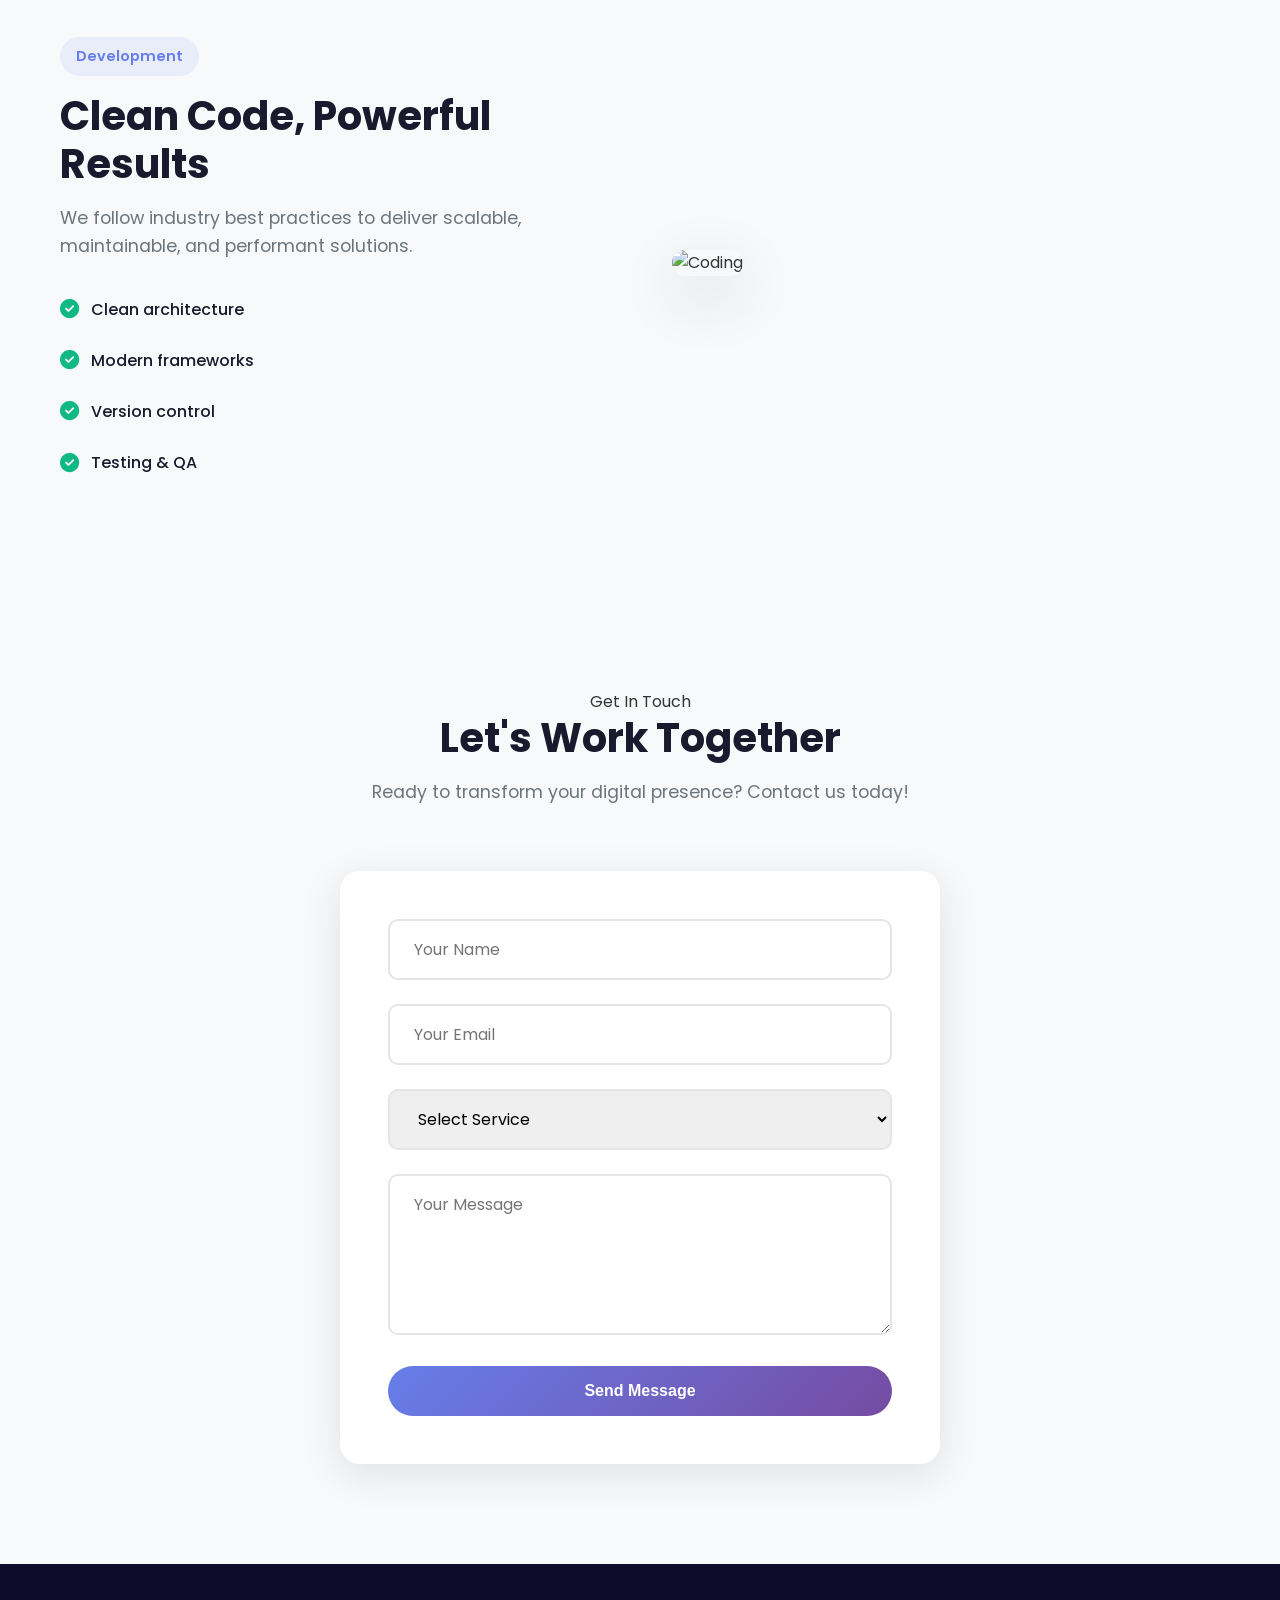
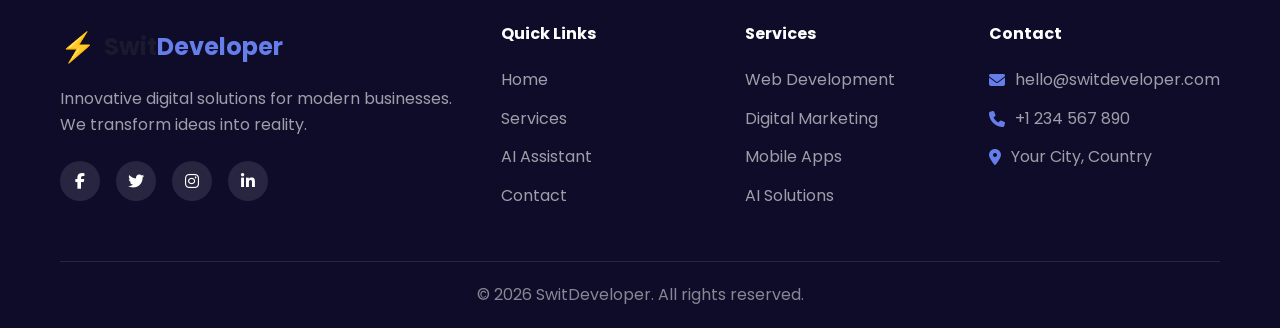
==== commit b5659ae4: "Add realistic images and enhanced animations" ====
--- a/index.html
+++ b/index.html
@@ -6,8 +6,18 @@
     <title>SwitDeveloper | Innovative Digital Solutions</title>
     <link rel="stylesheet" href="styles.css">
     <link rel="stylesheet" href="https://cdnjs.cloudflare.com/ajax/libs/font-awesome/6.4.0/css/all.min.css">
+    <link href="https://fonts.googleapis.com/css2?family=Poppins:wght@300;400;500;600;700;800&display=swap" rel="stylesheet">
+    <link rel="stylesheet" href="https://cdnjs.cloudflare.com/ajax/libs/animate.css/4.1.1/animate.min.css">
 </head>
 <body>
+    <!-- Preloader -->
+    <div class="preloader">
+        <div class="loader">
+            <div class="loader-circle"></div>
+            <div class="loader-text">⚡ Loading...</div>
+        </div>
+    </div>
+
     <!-- Navigation -->
     <nav class="navbar">
         <div class="container">
@@ -30,35 +40,39 @@
     <!-- Hero Section -->
     <header class="hero">
         <div class="hero-background">
+            <div class="hero-image">
+                <img src="https://images.unsplash.com/photo-1551434678-e076c223a692?w=1920&q=80" alt="Modern Office">
+            </div>
+            <div class="hero-overlay"></div>
             <div class="grid-pattern"></div>
             <div class="glow glow-1"></div>
             <div class="glow glow-2"></div>
         </div>
         <div class="container">
             <div class="hero-content">
-                <span class="badge">🚀 Innovative Digital Solutions</span>
-                <h1>Transform Your <span class="highlight">Digital Presence</span></h1>
-                <p>We craft stunning websites and data-driven marketing strategies that help businesses grow. From concept to deployment, we bring your vision to life.</p>
-                <div class="hero-buttons">
+                <span class="badge animate__animated animate__fadeInDown">🚀 Innovative Digital Solutions</span>
+                <h1 class="animate__animated animate__fadeInUp">Transform Your <span class="highlight">Digital Presence</span></h1>
+                <p class="animate__animated animate__fadeInUp animate__delay-1">We craft stunning websites and data-driven marketing strategies that help businesses grow. From concept to deployment, we bring your vision to life.</p>
+                <div class="hero-buttons animate__animated animate__fadeInUp animate__delay-2">
                     <a href="services.html" class="btn btn-primary">Our Services</a>
                     <a href="#contact" class="btn btn-secondary">Get Started</a>
                 </div>
-                <div class="hero-stats">
+                <div class="hero-stats animate__animated animate__fadeInUp animate__delay-3">
                     <div class="stat">
-                        <span class="stat-number">150+</span>
+                        <span class="stat-number" data-count="150">0</span>
                         <span class="stat-label">Projects Completed</span>
                     </div>
                     <div class="stat">
-                        <span class="stat-number">50+</span>
+                        <span class="stat-number" data-count="50">0</span>
                         <span class="stat-label">Happy Clients</span>
                     </div>
                     <div class="stat">
-                        <span class="stat-number">5+</span>
+                        <span class="stat-number" data-count="5">0</span>
                         <span class="stat-label">Years Experience</span>
                     </div>
                 </div>
             </div>
-            <div class="hero-visual">
+            <div class="hero-visual animate__animated animate__fadeInRight animate__delay-2">
                 <div class="floating-card card-1">
                     <i class="fas fa-code"></i>
                     <span>Web Development</span>
@@ -75,42 +89,78 @@
         </div>
     </header>
 
+    <!-- Image Section - Team Working -->
+    <section class="image-section">
+        <div class="container">
+            <div class="image-content-grid">
+                <div class="image-content-text">
+                    <span class="section-badge">Our Team</span>
+                    <h2>Expert Developers & Designers</h2>
+                    <p>Our talented team combines creativity with technical expertise to build digital solutions that drive results.</p>
+                    <ul class="check-list">
+                        <li><i class="fas fa-check-circle"></i> Experienced developers</li>
+                        <li><i class="fas fa-check-circle"></i> Creative designers</li>
+                        <li><i class="fas fa-check-circle"></i> Strategic marketers</li>
+                        <li><i class="fas fa-check-circle"></i> AI specialists</li>
+                    </ul>
+                </div>
+                <div class="image-content-image">
+                    <img src="https://images.unsplash.com/photo-1522071820081-009f0129c71c?w=800&q=80" alt="Team collaboration" class="parallax-img">
+                    <div class="image-frame"></div>
+                </div>
+            </div>
+        </div>
+    </section>
+
     <!-- Features Section -->
     <section class="features">
         <div class="container">
             <div class="section-header">
-                <span class="section-badge">Why Choose Us</span>
-                <h2>Innovation Meets Excellence</h2>
+                <span class="section-badge animate__animated animate__fadeInDown">Why Choose Us</span>
+                <h2 class="animate__animated animate__fadeInUp">Innovation Meets Excellence</h2>
                 <p>We combine creativity with cutting-edge technology to deliver exceptional results.</p>
             </div>
             <div class="features-grid">
-                <div class="feature-card">
+                <div class="feature-card animate__animated animate__fadeInUp" style="animation-delay: 0.1s">
                     <div class="feature-icon">
                         <i class="fas fa-lightbulb"></i>
                     </div>
                     <h3>Innovative Solutions</h3>
                     <p>We don't just follow trends - we set them. Our team stays ahead of the curve with the latest technologies.</p>
                 </div>
-                <div class="feature-card">
+                <div class="feature-card animate__animated animate__fadeInUp" style="animation-delay: 0.2s">
                     <div class="feature-icon">
                         <i class="fas fa-rocket"></i>
                     </div>
                     <h3>Fast Delivery</h3>
                     <p>Time matters. We deliver projects on schedule without compromising on quality.</p>
                 </div>
-                <div class="feature-card">
+                <div class="feature-card animate__animated animate__fadeInUp" style="animation-delay: 0.3s">
                     <div class="feature-icon">
                         <i class="fas fa-shield-alt"></i>
                     </div>
                     <h3>Secure & Reliable</h3>
                     <p>Your data and digital assets are protected with enterprise-grade security.</p>
                 </div>
-                <div class="feature-card">
+                <div class="feature-card animate__animated animate__fadeInUp" style="animation-delay: 0.4s">
                     <div class="feature-icon">
                         <i class="fas fa-headset"></i>
                     </div>
                     <h3>24/7 Support</h3>
                     <p>We're always here to help. Our support team is available around the clock.</p>
+                </div>
+            </div>
+        </div>
+    </section>
+
+    <!-- Full Width Image - Workspace -->
+    <section class="fullwidth-image">
+        <div class="fullwidth-image-wrapper">
+            <img src="https://images.unsplash.com/photo-1497366216548-37526070297c?w=1920&q=80" alt="Modern workspace" class="parallax-img">
+            <div class="fullwidth-overlay">
+                <div class="fullwidth-content">
+                    <h2>Building the Future</h2>
+                    <p>Every project is an opportunity to innovate and create something extraordinary.</p>
                 </div>
             </div>
         </div>
@@ -126,36 +176,56 @@
             </div>
             <div class="services-grid">
                 <div class="service-card">
-                    <div class="service-icon">
-                        <i class="fas fa-laptop-code"></i>
-                    </div>
-                    <h3>Web Development</h3>
-                    <p>Custom websites, web apps, e-commerce platforms built with modern technologies.</p>
-                    <a href="services.html" class="learn-more">Learn More <i class="fas fa-arrow-right"></i></a>
+                    <div class="service-image">
+                        <img src="https://images.unsplash.com/photo-1460925895917-afdab827c52f?w=600&q=80" alt="Web Development">
+                    </div>
+                    <div class="service-content">
+                        <div class="service-icon">
+                            <i class="fas fa-laptop-code"></i>
+                        </div>
+                        <h3>Web Development</h3>
+                        <p>Custom websites, web apps, e-commerce platforms built with modern technologies.</p>
+                        <a href="services.html" class="learn-more">Learn More <i class="fas fa-arrow-right"></i></a>
+                    </div>
                 </div>
                 <div class="service-card">
-                    <div class="service-icon">
-                        <i class="fas fa-chart-line"></i>
-                    </div>
-                    <h3>Digital Marketing</h3>
-                    <p>SEO, social media, PPC campaigns that drive real results and growth.</p>
-                    <a href="services.html" class="learn-more">Learn More <i class="fas fa-arrow-right"></i></a>
+                    <div class="service-image">
+                        <img src="https://images.unsplash.com/photo-1467232004584-a241de8bcf5d?w=600&q=80" alt="Digital Marketing">
+                    </div>
+                    <div class="service-content">
+                        <div class="service-icon">
+                            <i class="fas fa-chart-line"></i>
+                        </div>
+                        <h3>Digital Marketing</h3>
+                        <p>SEO, social media, PPC campaigns that drive real results and growth.</p>
+                        <a href="services.html" class="learn-more">Learn More <i class="fas fa-arrow-right"></i></a>
+                    </div>
                 </div>
                 <div class="service-card">
-                    <div class="service-icon">
-                        <i class="fas fa-mobile-alt"></i>
-                    </div>
-                    <h3>Mobile Apps</h3>
-                    <p>Native and cross-platform mobile apps that provide seamless user experiences.</p>
-                    <a href="services.html" class="learn-more">Learn More <i class="fas fa-arrow-right"></i></a>
+                    <div class="service-image">
+                        <img src="https://images.unsplash.com/photo-1512941937669-90a1b58e7e9c?w=600&q=80" alt="Mobile Apps">
+                    </div>
+                    <div class="service-content">
+                        <div class="service-icon">
+                            <i class="fas fa-mobile-alt"></i>
+                        </div>
+                        <h3>Mobile Apps</h3>
+                        <p>Native and cross-platform mobile apps that provide seamless user experiences.</p>
+                        <a href="services.html" class="learn-more">Learn More <i class="fas fa-arrow-right"></i></a>
+                    </div>
                 </div>
                 <div class="service-card">
-                    <div class="service-icon">
-                        <i class="fas fa-brain"></i>
-                    </div>
-                    <h3>AI Solutions</h3>
-                    <p>Smart automation, chatbots, and AI integration to transform your business.</p>
-                    <a href="services.html" class="learn-more">Learn More <i class="fas fa-arrow-right"></i></a>
+                    <div class="service-image">
+                        <img src="https://images.unsplash.com/photo-1677442136019-21780ecad995?w=600&q=80" alt="AI Solutions">
+                    </div>
+                    <div class="service-content">
+                        <div class="service-icon">
+                            <i class="fas fa-brain"></i>
+                        </div>
+                        <h3>AI Solutions</h3>
+                        <p>Smart automation, chatbots, and AI integration to transform your business.</p>
+                        <a href="services.html" class="learn-more">Learn More <i class="fas fa-arrow-right"></i></a>
+                    </div>
                 </div>
             </div>
         </div>
@@ -195,6 +265,29 @@
                             </div>
                         </div>
                     </div>
+                </div>
+            </div>
+        </div>
+    </section>
+
+    <!-- Image Section - Coding -->
+    <section class="image-section alt-bg">
+        <div class="container">
+            <div class="image-content-grid reverse">
+                <div class="image-content-text">
+                    <span class="section-badge">Development</span>
+                    <h2>Clean Code, Powerful Results</h2>
+                    <p>We follow industry best practices to deliver scalable, maintainable, and performant solutions.</p>
+                    <ul class="check-list">
+                        <li><i class="fas fa-check-circle"></i> Clean architecture</li>
+                        <li><i class="fas fa-check-circle"></i> Modern frameworks</li>
+                        <li><i class="fas fa-check-circle"></i> Version control</li>
+                        <li><i class="fas fa-check-circle"></i> Testing & QA</li>
+                    </ul>
+                </div>
+                <div class="image-content-image">
+                    <img src="https://images.unsplash.com/photo-1555066931-4365d14bab8c?w=800&q=80" alt="Coding" class="parallax-img">
+                    <div class="image-frame"></div>
                 </div>
             </div>
         </div>
--- a/styles.css
+++ b/styles.css
@@ -32,10 +32,59 @@
 }
 
 body {
-    font-family: 'Segoe UI', Tahoma, Geneva, Verdana, sans-serif;
+    font-family: 'Poppins', 'Segoe UI', Tahoma, Geneva, Verdana, sans-serif;
     line-height: 1.6;
     color: #333;
     overflow-x: hidden;
+}
+
+/* Preloader */
+.preloader {
+    position: fixed;
+    top: 0;
+    left: 0;
+    width: 100%;
+    height: 100%;
+    background: var(--darker);
+    z-index: 9999;
+    display: flex;
+    align-items: center;
+    justify-content: center;
+    transition: opacity 0.5s ease, visibility 0.5s ease;
+}
+
+.preloader.hide {
+    opacity: 0;
+    visibility: hidden;
+}
+
+.loader {
+    text-align: center;
+}
+
+.loader-circle {
+    width: 60px;
+    height: 60px;
+    border: 4px solid rgba(255,255,255,0.1);
+    border-top-color: var(--primary);
+    border-radius: 50%;
+    animation: spin 1s linear infinite;
+    margin: 0 auto 15px;
+}
+
+@keyframes spin {
+    to { transform: rotate(360deg); }
+}
+
+.loader-text {
+    color: white;
+    font-size: 1.2rem;
+    animation: pulse 1.5s ease-in-out infinite;
+}
+
+@keyframes pulse {
+    0%, 100% { opacity: 0.5; }
+    50% { opacity: 1; }
 }
 
 /* Container */
@@ -69,10 +118,17 @@
     left: 0;
     right: 0;
     z-index: 1000;
-    background: rgba(255,255,255,095);
+    background: rgba(255,255,255,0.95);
     backdrop-filter: blur(10px);
     box-shadow: 0 2px 20px rgba(0,0,0,0.1);
     padding: 1rem 0;
+    transition: all 0.3s ease;
+}
+
+.navbar.scrolled {
+    background: rgba(255,255,255,0.98);
+    box-shadow: 0 5px 30px rgba(0,0,0,0.1);
+    padding: 0.7rem 0;
 }
 
 .navbar .container {
@@ -87,10 +143,21 @@
     gap: 8px;
     font-size: 1.5rem;
     font-weight: 700;
+    transition: transform 0.3s ease;
+}
+
+.logo:hover {
+    transform: scale(1.05);
 }
 
 .logo-icon {
     font-size: 1.8rem;
+    animation: flash 2s ease-in-out infinite;
+}
+
+@keyframes flash {
+    0%, 100% { opacity: 1; }
+    50% { opacity: 0.7; }
 }
 
 .logo-text {
@@ -113,12 +180,13 @@
     font-weight: 500;
     transition: var(--transition);
     position: relative;
+    padding: 5px 0;
 }
 
 .nav-links a::after {
     content: '';
     position: absolute;
-    bottom: -5px;
+    bottom: 0;
     left: 0;
     width: 0;
     height: 2px;
@@ -151,6 +219,12 @@
     display: none;
     font-size: 1.5rem;
     cursor: pointer;
+    padding: 10px;
+    transition: transform 0.3s ease;
+}
+
+.menu-toggle:hover {
+    transform: scale(1.1);
 }
 
 /* ============================================
@@ -169,6 +243,23 @@
     position: absolute;
     inset: 0;
     z-index: -1;
+}
+
+.hero-image {
+    position: absolute;
+    inset: 0;
+}
+
+.hero-image img {
+    width: 100%;
+    height: 100%;
+    object-fit: cover;
+}
+
+.hero-overlay {
+    position: absolute;
+    inset: 0;
+    background: linear-gradient(135deg, rgba(15,12,41,0.95) 0%, rgba(48,43,99,0.85) 50%, rgba(36,36,62,0.9) 100%);
 }
 
 .grid-pattern {
@@ -178,34 +269,40 @@
         linear-gradient(rgba(102, 126, 234, 0.1) 1px, transparent 1px),
         linear-gradient(90deg, rgba(102, 126, 234, 0.1) 1px, transparent 1px);
     background-size: 50px 50px;
+    animation: gridMove 20s linear infinite;
+}
+
+@keyframes gridMove {
+    0% { transform: translate(0, 0); }
+    100% { transform: translate(50px, 50px); }
 }
 
 .glow {
     position: absolute;
-    width: 500px;
-    height: 500px;
+    width: 600px;
+    height: 600px;
     border-radius: 50%;
-    filter: blur(100px);
-    opacity: 0.5;
+    filter: blur(120px);
+    opacity: 0.4;
+    animation: glowPulse 8s ease-in-out infinite;
 }
 
 .glow-1 {
     background: var(--primary);
     top: -200px;
     right: -100px;
-    animation: float 8s ease-in-out infinite;
 }
 
 .glow-2 {
     background: var(--secondary);
     bottom: -200px;
     left: -100px;
-    animation: float 8s ease-in-out infinite 2s;
-}
-
-@keyframes float {
-    0%, 100% { transform: translateY(0) rotate(0deg); }
-    50% { transform: translateY(-30px) rotate(5deg); }
+    animation-delay: 4s;
+}
+
+@keyframes glowPulse {
+    0%, 100% { transform: scale(1); opacity: 0.4; }
+    50% { transform: scale(1.2); opacity: 0.6; }
 }
 
 .hero .container {
@@ -217,22 +314,23 @@
 
 .badge {
     display: inline-block;
-    background: rgba(102, 126, 234, 0.1);
-    color: var(--primary);
+    background: rgba(102, 126, 234, 0.2);
+    color: #a5b4fc;
     padding: 0.5rem 1rem;
     border-radius: 25px;
     font-weight: 600;
     font-size: 0.9rem;
     margin-bottom: 1.5rem;
+    border: 1px solid rgba(102, 126, 234, 0.3);
 }
 
 .hero h1 {
-    color: var(--dark);
+    color: white;
     margin-bottom: 1.5rem;
 }
 
 .hero h1 .highlight {
-    background: var(--gradient);
+    background: linear-gradient(135deg, #a5b4fc 0%, #f093fb 100%);
     -webkit-background-clip: text;
     -webkit-text-fill-color: transparent;
     background-clip: text;
@@ -240,7 +338,7 @@
 
 .hero > .container > .hero-content > p {
     font-size: 1.2rem;
-    color: var(--gray);
+    color: rgba(255,255,255,0.8);
     margin-bottom: 2rem;
     max-width: 500px;
 }
@@ -260,6 +358,23 @@
     cursor: pointer;
     border: none;
     font-size: 1rem;
+    position: relative;
+    overflow: hidden;
+}
+
+.btn::before {
+    content: '';
+    position: absolute;
+    top: 0;
+    left: -100%;
+    width: 100%;
+    height: 100%;
+    background: linear-gradient(90deg, transparent, rgba(255,255,255,0.2), transparent);
+    transition: left 0.5s ease;
+}
+
+.btn:hover::before {
+    left: 100%;
 }
 
 .btn-primary {
@@ -273,14 +388,14 @@
 }
 
 .btn-secondary {
-    background: white;
-    color: var(--dark);
-    border: 2px solid var(--primary);
+    background: transparent;
+    color: white;
+    border: 2px solid rgba(255,255,255,0.3);
 }
 
 .btn-secondary:hover {
-    background: var(--primary);
-    color: white;
+    background: rgba(255,255,255,0.1);
+    border-color: white;
 }
 
 .btn-outline {
@@ -307,12 +422,14 @@
     display: block;
     font-size: 2.5rem;
     font-weight: 700;
-    color: var(--primary);
+    background: var(--gradient);
+    -webkit-background-clip: text;
+    -webkit-text-fill-color: transparent;
 }
 
 .stat-label {
     font-size: 0.9rem;
-    color: var(--gray);
+    color: rgba(255,255,255,0.6);
 }
 
 .hero-visual {
@@ -322,20 +439,28 @@
 
 .floating-card {
     position: absolute;
-    background: white;
+    background: rgba(255,255,255,0.1);
+    backdrop-filter: blur(10px);
     padding: 1.5rem 2rem;
     border-radius: 15px;
-    box-shadow: var(--shadow);
+    border: 1px solid rgba(255,255,255,0.2);
     display: flex;
     align-items: center;
     gap: 1rem;
     font-weight: 600;
+    color: white;
     animation: float 6s ease-in-out infinite;
+    transition: transform 0.3s ease, box-shadow 0.3s ease;
+}
+
+.floating-card:hover {
+    transform: scale(1.05) !important;
+    box-shadow: 0 20px 40px rgba(0,0,0,0.3);
 }
 
 .floating-card i {
     font-size: 2rem;
-    color: var(--primary);
+    color: #a5b4fc;
 }
 
 .card-1 {
@@ -356,20 +481,35 @@
     animation-delay: 2s;
 }
 
+@keyframes float {
+    0%, 100% { transform: translateY(0); }
+    50% { transform: translateY(-20px); }
+}
+
 /* ============================================
-   Features Section
+   Image Sections
    ============================================ */
-.features {
+.image-section {
     padding: 100px 0;
+    background: white;
+}
+
+.image-section.alt-bg {
     background: var(--light-gray);
 }
 
-.section-header {
-    text-align: center;
-    margin-bottom: 4rem;
-}
-
-.section-badge {
+.image-content-grid {
+    display: grid;
+    grid-template-columns: 1fr 1fr;
+    gap: 4rem;
+    align-items: center;
+}
+
+.image-content-grid.reverse .image-content-image {
+    order: 2;
+}
+
+.image-content-text .section-badge {
     display: inline-block;
     background: rgba(102, 126, 234, 0.1);
     color: var(--primary);
@@ -380,6 +520,121 @@
     margin-bottom: 1rem;
 }
 
+.image-content-text h2 {
+    color: var(--dark);
+    margin-bottom: 1rem;
+}
+
+.image-content-text > p {
+    color: var(--gray);
+    font-size: 1.1rem;
+    margin-bottom: 1.5rem;
+}
+
+.check-list {
+    list-style: none;
+}
+
+.check-list li {
+    padding: 0.8rem 0;
+    display: flex;
+    align-items: center;
+    gap: 12px;
+    color: var(--dark);
+    font-weight: 500;
+}
+
+.check-list li i {
+    color: var(--success);
+    font-size: 1.2rem;
+}
+
+.image-content-image {
+    position: relative;
+}
+
+.image-content-image img {
+    width: 100%;
+    border-radius: 20px;
+    box-shadow: 0 20px 60px rgba(0,0,0,0.15);
+    transition: transform 0.5s ease;
+}
+
+.image-content-image:hover img {
+    transform: scale(1.02);
+}
+
+.image-frame {
+    position: absolute;
+    top: 20px;
+    left: 20px;
+    right: -20px;
+    bottom: -20px;
+    border: 3px solid var(--primary);
+    border-radius: 20px;
+    z-index: -1;
+    transition: transform 0.5s ease;
+}
+
+.image-content-image:hover .image-frame {
+    transform: translate(10px, 10px);
+}
+
+/* Full Width Image */
+.fullwidth-image {
+    position: relative;
+    height: 400px;
+    overflow: hidden;
+}
+
+.fullwidth-image-wrapper {
+    position: absolute;
+    inset: 0;
+}
+
+.fullwidth-image-wrapper img {
+    width: 100%;
+    height: 100%;
+    object-fit: cover;
+}
+
+.fullwidth-overlay {
+    position: absolute;
+    inset: 0;
+    background: linear-gradient(90deg, rgba(15,12,41,0.9) 0%, rgba(102,126,234,0.7) 100%);
+    display: flex;
+    align-items: center;
+    justify-content: center;
+}
+
+.fullwidth-content {
+    text-align: center;
+    color: white;
+}
+
+.fullwidth-content h2 {
+    font-size: 3rem;
+    margin-bottom: 1rem;
+}
+
+.fullwidth-content p {
+    font-size: 1.2rem;
+    opacity: 0.9;
+}
+
+/* ============================================
+   Features Section
+   ============================================ */
+.features {
+    padding: 100px 0;
+    background: var(--light-gray);
+}
+
+.section-header {
+    text-align: center;
+    margin-bottom: 4rem;
+}
+
 .section-header h2 {
     color: var(--dark);
     margin-bottom: 1rem;
@@ -405,11 +660,13 @@
     box-shadow: 0 5px 30px rgba(0,0,0,0.05);
     transition: var(--transition);
     text-align: center;
+    border: 2px solid transparent;
 }
 
 .feature-card:hover {
     transform: translateY(-10px);
     box-shadow: 0 20px 40px rgba(0,0,0,0.1);
+    border-color: var(--primary);
 }
 
 .feature-icon {
@@ -421,6 +678,11 @@
     align-items: center;
     justify-content: center;
     margin: 0 auto 1.5rem;
+    transition: transform 0.3s ease;
+}
+
+.feature-card:hover .feature-icon {
+    transform: scale(1.1) rotate(5deg);
 }
 
 .feature-icon i {
@@ -442,6 +704,7 @@
    ============================================ */
 .services-preview {
     padding: 100px 0;
+    background: white;
 }
 
 .services-grid {
@@ -452,16 +715,37 @@
 
 .service-card {
     background: white;
-    padding: 2.5rem;
     border-radius: 20px;
+    overflow: hidden;
     box-shadow: 0 5px 30px rgba(0,0,0,0.05);
     transition: var(--transition);
     border: 2px solid transparent;
 }
 
 .service-card:hover {
+    transform: translateY(-10px);
+    box-shadow: 0 25px 50px rgba(0,0,0,0.15);
     border-color: var(--primary);
-    transform: translateY(-5px);
+}
+
+.service-image {
+    height: 200px;
+    overflow: hidden;
+}
+
+.service-image img {
+    width: 100%;
+    height: 100%;
+    object-fit: cover;
+    transition: transform 0.5s ease;
+}
+
+.service-card:hover .service-image img {
+    transform: scale(1.1);
+}
+
+.service-content {
+    padding: 2rem;
 }
 
 .service-icon {
@@ -473,6 +757,9 @@
     align-items: center;
     justify-content: center;
     margin-bottom: 1.5rem;
+    margin-top: -4rem;
+    position: relative;
+    z-index: 1;
 }
 
 .service-icon i {
@@ -592,6 +879,12 @@
     padding: 12px 15px;
     border-radius: 15px;
     font-size: 0.9rem;
+    animation: messageIn 0.3s ease;
+}
+
+@keyframes messageIn {
+    from { opacity: 0; transform: translateY(10px); }
+    to { opacity: 1; transform: translateY(0); }
 }
 
 .chat-messages .message.bot {
@@ -646,6 +939,7 @@
 .form-group select:focus {
     outline: none;
     border-color: var(--primary);
+    box-shadow: 0 0 0 4px rgba(102, 126, 234, 0.1);
 }
 
 .form-group textarea {
@@ -711,6 +1005,11 @@
     display: flex;
     align-items: center;
     justify-content: center;
+    transition: transform 0.3s ease;
+}
+
+.service-detail-card:hover .service-detail-icon {
+    transform: rotate(5deg) scale(1.05);
 }
 
 .service-detail-icon i {
@@ -950,6 +1249,7 @@
 
 .social-links a:hover {
     background: var(--primary);
+    transform: translateY(-3px);
 }
 
 .footer-links h4,
@@ -975,6 +1275,7 @@
 
 .footer-links a:hover {
     color: var(--primary);
+    padding-left: 5px;
 }
 
 .footer-contact li {
@@ -1034,11 +1335,13 @@
         order: -1;
     }
     
+    .image-content-grid,
     .service-detail-card,
     .service-detail-card.reverse {
         grid-template-columns: 1fr;
     }
     
+    .image-content-grid.reverse .image-content-image,
     .service-detail-card.reverse .service-detail-icon {
         order: 1;
     }
@@ -1086,4 +1389,8 @@
     .contact-form {
         padding: 2rem;
     }
+    
+    .fullwidth-content h2 {
+        font-size: 2rem;
+    }
 }
